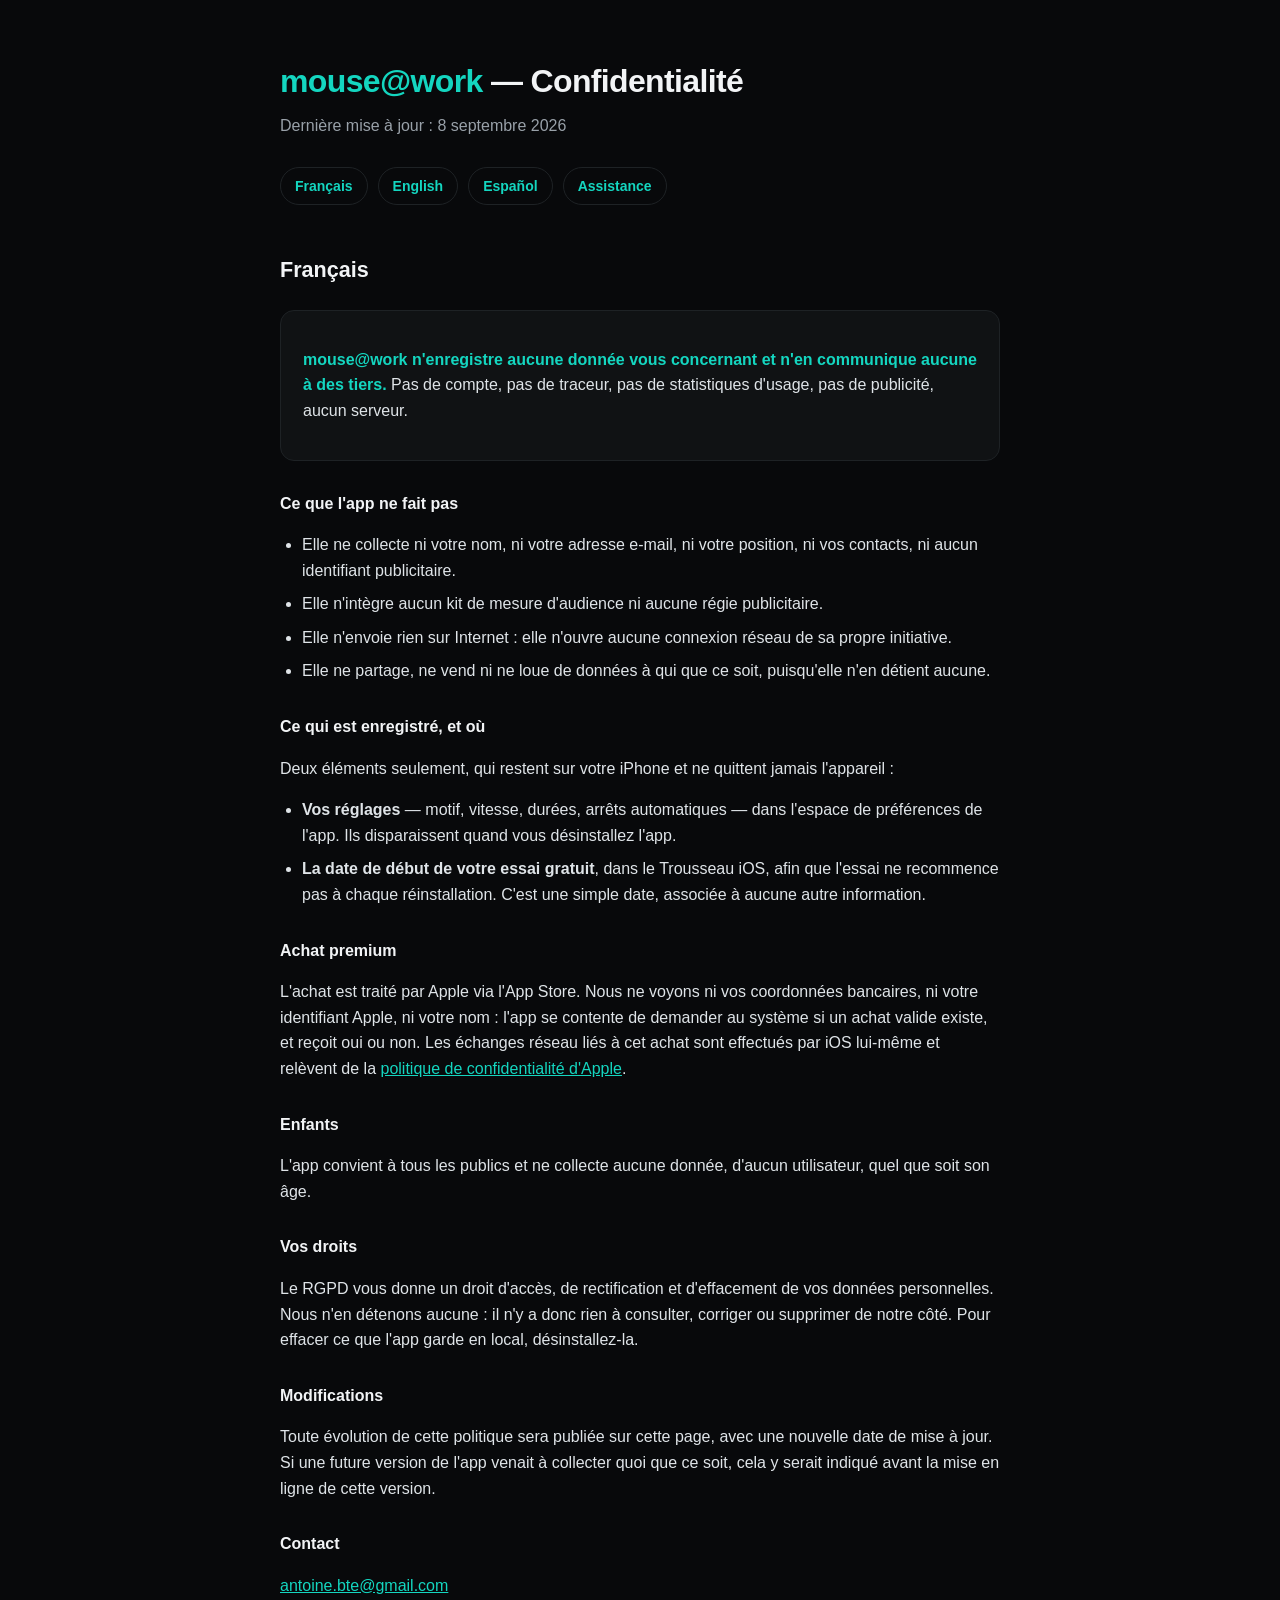
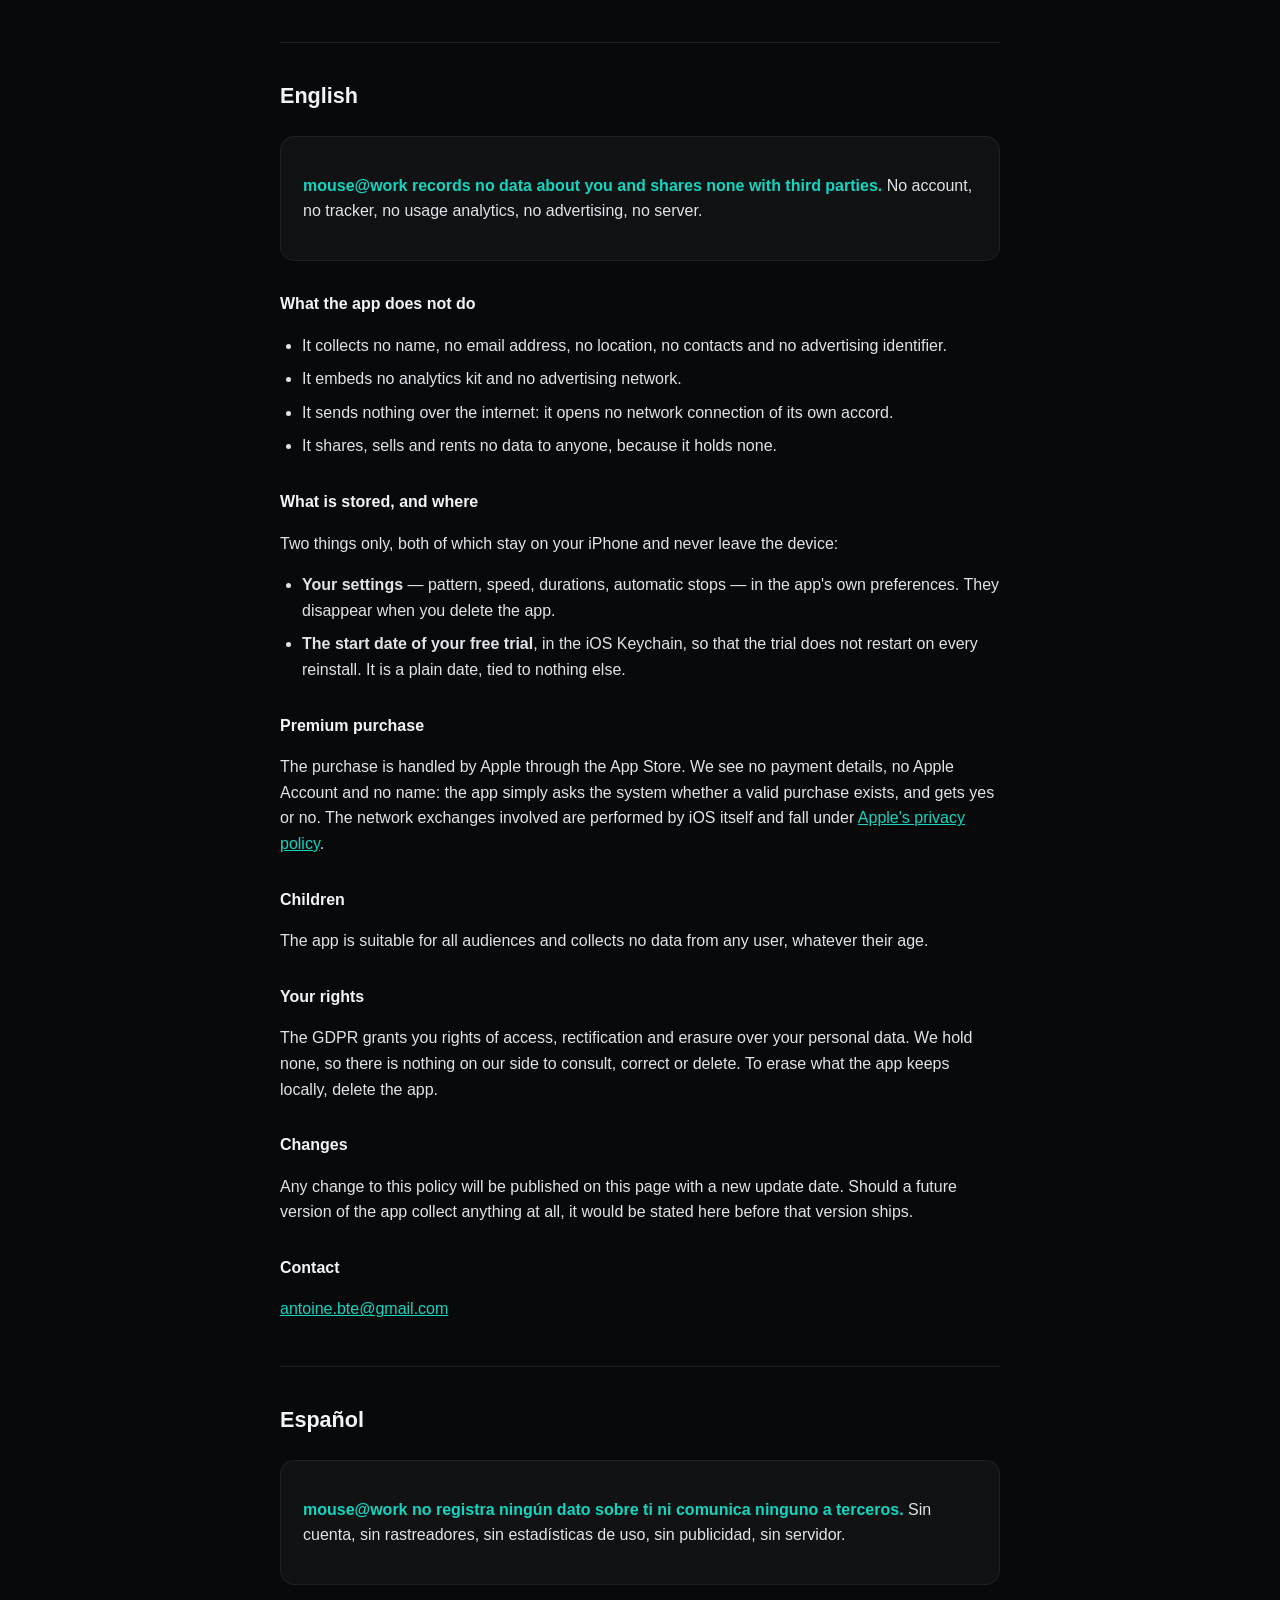
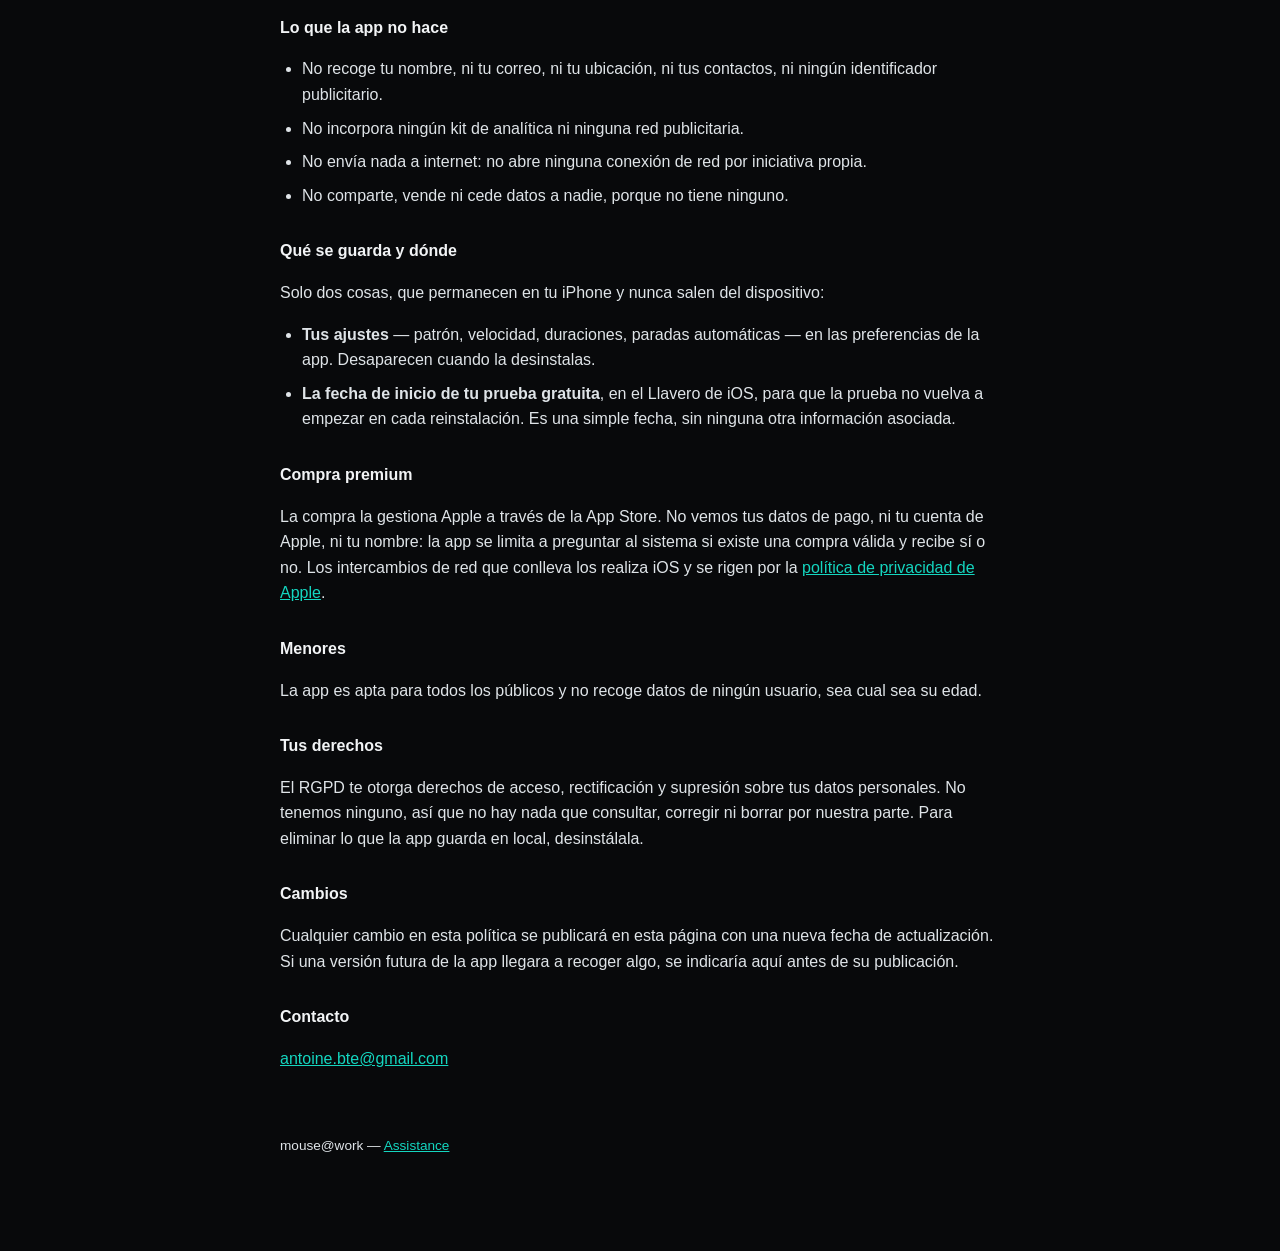
==== privacy.html @ 1b1b9f17 "Pages d'assistance et de confidentialité de mouse@work Dépôt public dédié : les deux URL exigées par" ====
<!DOCTYPE html>
<html lang="fr">
<head>
<meta charset="utf-8">
<meta name="viewport" content="width=device-width, initial-scale=1">
<title>mouse@work — Politique de confidentialité</title>
<link rel="stylesheet" href="style.css">
</head>
<body>
<div class="wrap">

<header>
  <h1><span class="brand">mouse@work</span> — Confidentialité</h1>
  <p class="tagline">Dernière mise à jour : 8 septembre 2026</p>
  <nav>
    <a href="#fr">Français</a>
    <a href="#en">English</a>
    <a href="#es">Español</a>
    <a href="index.html">Assistance</a>
  </nav>
</header>

<section id="fr">
  <h2>Français</h2>

  <div class="card">
    <p><strong>mouse@work n'enregistre aucune donnée vous concernant et n'en communique aucune à
    des tiers.</strong> Pas de compte, pas de traceur, pas de statistiques d'usage, pas de
    publicité, aucun serveur.</p>
  </div>

  <h3>Ce que l'app ne fait pas</h3>
  <ul>
    <li>Elle ne collecte ni votre nom, ni votre adresse e-mail, ni votre position, ni vos contacts,
    ni aucun identifiant publicitaire.</li>
    <li>Elle n'intègre aucun kit de mesure d'audience ni aucune régie publicitaire.</li>
    <li>Elle n'envoie rien sur Internet : elle n'ouvre aucune connexion réseau de sa propre
    initiative.</li>
    <li>Elle ne partage, ne vend ni ne loue de données à qui que ce soit, puisqu'elle n'en détient
    aucune.</li>
  </ul>

  <h3>Ce qui est enregistré, et où</h3>
  <p>Deux éléments seulement, qui restent sur votre iPhone et ne quittent jamais l'appareil :</p>
  <ul>
    <li><strong>Vos réglages</strong> — motif, vitesse, durées, arrêts automatiques — dans l'espace
    de préférences de l'app. Ils disparaissent quand vous désinstallez l'app.</li>
    <li><strong>La date de début de votre essai gratuit</strong>, dans le Trousseau iOS, afin que
    l'essai ne recommence pas à chaque réinstallation. C'est une simple date, associée à aucune
    autre information.</li>
  </ul>

  <h3>Achat premium</h3>
  <p>L'achat est traité par Apple via l'App Store. Nous ne voyons ni vos coordonnées bancaires, ni
  votre identifiant Apple, ni votre nom : l'app se contente de demander au système si un achat
  valide existe, et reçoit oui ou non. Les échanges réseau liés à cet achat sont effectués par iOS
  lui-même et relèvent de la
  <a href="https://www.apple.com/legal/privacy/fr-ww/">politique de confidentialité d'Apple</a>.</p>

  <h3>Enfants</h3>
  <p>L'app convient à tous les publics et ne collecte aucune donnée, d'aucun utilisateur, quel que
  soit son âge.</p>

  <h3>Vos droits</h3>
  <p>Le RGPD vous donne un droit d'accès, de rectification et d'effacement de vos données
  personnelles. Nous n'en détenons aucune : il n'y a donc rien à consulter, corriger ou supprimer
  de notre côté. Pour effacer ce que l'app garde en local, désinstallez-la.</p>

  <h3>Modifications</h3>
  <p>Toute évolution de cette politique sera publiée sur cette page, avec une nouvelle date de mise
  à jour. Si une future version de l'app venait à collecter quoi que ce soit, cela y serait indiqué
  avant la mise en ligne de cette version.</p>

  <h3>Contact</h3>
  <p><a href="mailto:antoine.bte@gmail.com">antoine.bte@gmail.com</a></p>
</section>

<section id="en">
  <h2>English</h2>

  <div class="card">
    <p><strong>mouse@work records no data about you and shares none with third parties.</strong>
    No account, no tracker, no usage analytics, no advertising, no server.</p>
  </div>

  <h3>What the app does not do</h3>
  <ul>
    <li>It collects no name, no email address, no location, no contacts and no advertising
    identifier.</li>
    <li>It embeds no analytics kit and no advertising network.</li>
    <li>It sends nothing over the internet: it opens no network connection of its own accord.</li>
    <li>It shares, sells and rents no data to anyone, because it holds none.</li>
  </ul>

  <h3>What is stored, and where</h3>
  <p>Two things only, both of which stay on your iPhone and never leave the device:</p>
  <ul>
    <li><strong>Your settings</strong> — pattern, speed, durations, automatic stops — in the app's
    own preferences. They disappear when you delete the app.</li>
    <li><strong>The start date of your free trial</strong>, in the iOS Keychain, so that the trial
    does not restart on every reinstall. It is a plain date, tied to nothing else.</li>
  </ul>

  <h3>Premium purchase</h3>
  <p>The purchase is handled by Apple through the App Store. We see no payment details, no Apple
  Account and no name: the app simply asks the system whether a valid purchase exists, and gets
  yes or no. The network exchanges involved are performed by iOS itself and fall under
  <a href="https://www.apple.com/legal/privacy/">Apple's privacy policy</a>.</p>

  <h3>Children</h3>
  <p>The app is suitable for all audiences and collects no data from any user, whatever their
  age.</p>

  <h3>Your rights</h3>
  <p>The GDPR grants you rights of access, rectification and erasure over your personal data. We
  hold none, so there is nothing on our side to consult, correct or delete. To erase what the app
  keeps locally, delete the app.</p>

  <h3>Changes</h3>
  <p>Any change to this policy will be published on this page with a new update date. Should a
  future version of the app collect anything at all, it would be stated here before that version
  ships.</p>

  <h3>Contact</h3>
  <p><a href="mailto:antoine.bte@gmail.com">antoine.bte@gmail.com</a></p>
</section>

<section id="es">
  <h2>Español</h2>

  <div class="card">
    <p><strong>mouse@work no registra ningún dato sobre ti ni comunica ninguno a terceros.</strong>
    Sin cuenta, sin rastreadores, sin estadísticas de uso, sin publicidad, sin servidor.</p>
  </div>

  <h3>Lo que la app no hace</h3>
  <ul>
    <li>No recoge tu nombre, ni tu correo, ni tu ubicación, ni tus contactos, ni ningún
    identificador publicitario.</li>
    <li>No incorpora ningún kit de analítica ni ninguna red publicitaria.</li>
    <li>No envía nada a internet: no abre ninguna conexión de red por iniciativa propia.</li>
    <li>No comparte, vende ni cede datos a nadie, porque no tiene ninguno.</li>
  </ul>

  <h3>Qué se guarda y dónde</h3>
  <p>Solo dos cosas, que permanecen en tu iPhone y nunca salen del dispositivo:</p>
  <ul>
    <li><strong>Tus ajustes</strong> — patrón, velocidad, duraciones, paradas automáticas — en las
    preferencias de la app. Desaparecen cuando la desinstalas.</li>
    <li><strong>La fecha de inicio de tu prueba gratuita</strong>, en el Llavero de iOS, para que la
    prueba no vuelva a empezar en cada reinstalación. Es una simple fecha, sin ninguna otra
    información asociada.</li>
  </ul>

  <h3>Compra premium</h3>
  <p>La compra la gestiona Apple a través de la App Store. No vemos tus datos de pago, ni tu cuenta
  de Apple, ni tu nombre: la app se limita a preguntar al sistema si existe una compra válida y
  recibe sí o no. Los intercambios de red que conlleva los realiza iOS y se rigen por la
  <a href="https://www.apple.com/legal/privacy/es/">política de privacidad de Apple</a>.</p>

  <h3>Menores</h3>
  <p>La app es apta para todos los públicos y no recoge datos de ningún usuario, sea cual sea su
  edad.</p>

  <h3>Tus derechos</h3>
  <p>El RGPD te otorga derechos de acceso, rectificación y supresión sobre tus datos personales. No
  tenemos ninguno, así que no hay nada que consultar, corregir ni borrar por nuestra parte. Para
  eliminar lo que la app guarda en local, desinstálala.</p>

  <h3>Cambios</h3>
  <p>Cualquier cambio en esta política se publicará en esta página con una nueva fecha de
  actualización. Si una versión futura de la app llegara a recoger algo, se indicaría aquí antes de
  su publicación.</p>

  <h3>Contacto</h3>
  <p><a href="mailto:antoine.bte@gmail.com">antoine.bte@gmail.com</a></p>
</section>

<footer>
  <p>mouse@work — <a href="index.html">Assistance</a></p>
</footer>

</div>
</body>
</html>
---- style.css ----
/* Feuille commune aux pages d'assistance et de confidentialité. Reprend la palette de l'app :
   fond quasi noir, accent turquoise, typographie système. */
:root {
  --bg: #08090b;
  --surface: #101214;
  --line: #1e2225;
  --text: #f2f4f6;
  --muted: #99a1a9;
  --accent: #14d6c0;
}
* { box-sizing: border-box; }
body {
  margin: 0;
  padding: 0 20px 80px;
  background: var(--bg);
  color: var(--text);
  font: 16px/1.6 -apple-system, BlinkMacSystemFont, "Segoe UI", Roboto, Helvetica, Arial, sans-serif;
}
.wrap { max-width: 720px; margin: 0 auto; }
header { padding: 56px 0 8px; }
h1 { font-size: 2rem; margin: 0 0 6px; letter-spacing: -0.02em; }
h1 .brand { color: var(--accent); }
.tagline { color: var(--muted); margin: 0 0 28px; }
nav { display: flex; gap: 10px; flex-wrap: wrap; margin-bottom: 40px; }
nav a {
  color: var(--accent); text-decoration: none; font-size: .875rem; font-weight: 600;
  border: 1px solid var(--line); border-radius: 999px; padding: 7px 14px;
}
nav a:hover { border-color: var(--accent); }
section { border-top: 1px solid var(--line); padding-top: 36px; margin-top: 44px; }
section:first-of-type { border-top: 0; margin-top: 0; padding-top: 0; }
h2 { font-size: 1.35rem; margin: 0 0 20px; }
h3 { font-size: 1rem; margin: 30px 0 8px; }
p, li { color: #dfe4e8; }
.muted { color: var(--muted); font-size: .9rem; }
ol, ul { padding-left: 22px; }
li { margin-bottom: 8px; }
.card {
  background: var(--surface); border: 1px solid var(--line); border-radius: 14px;
  padding: 20px 22px; margin: 22px 0;
}
.card strong { color: var(--accent); }
a { color: var(--accent); }
footer { margin-top: 64px; color: var(--muted); font-size: .85rem; }
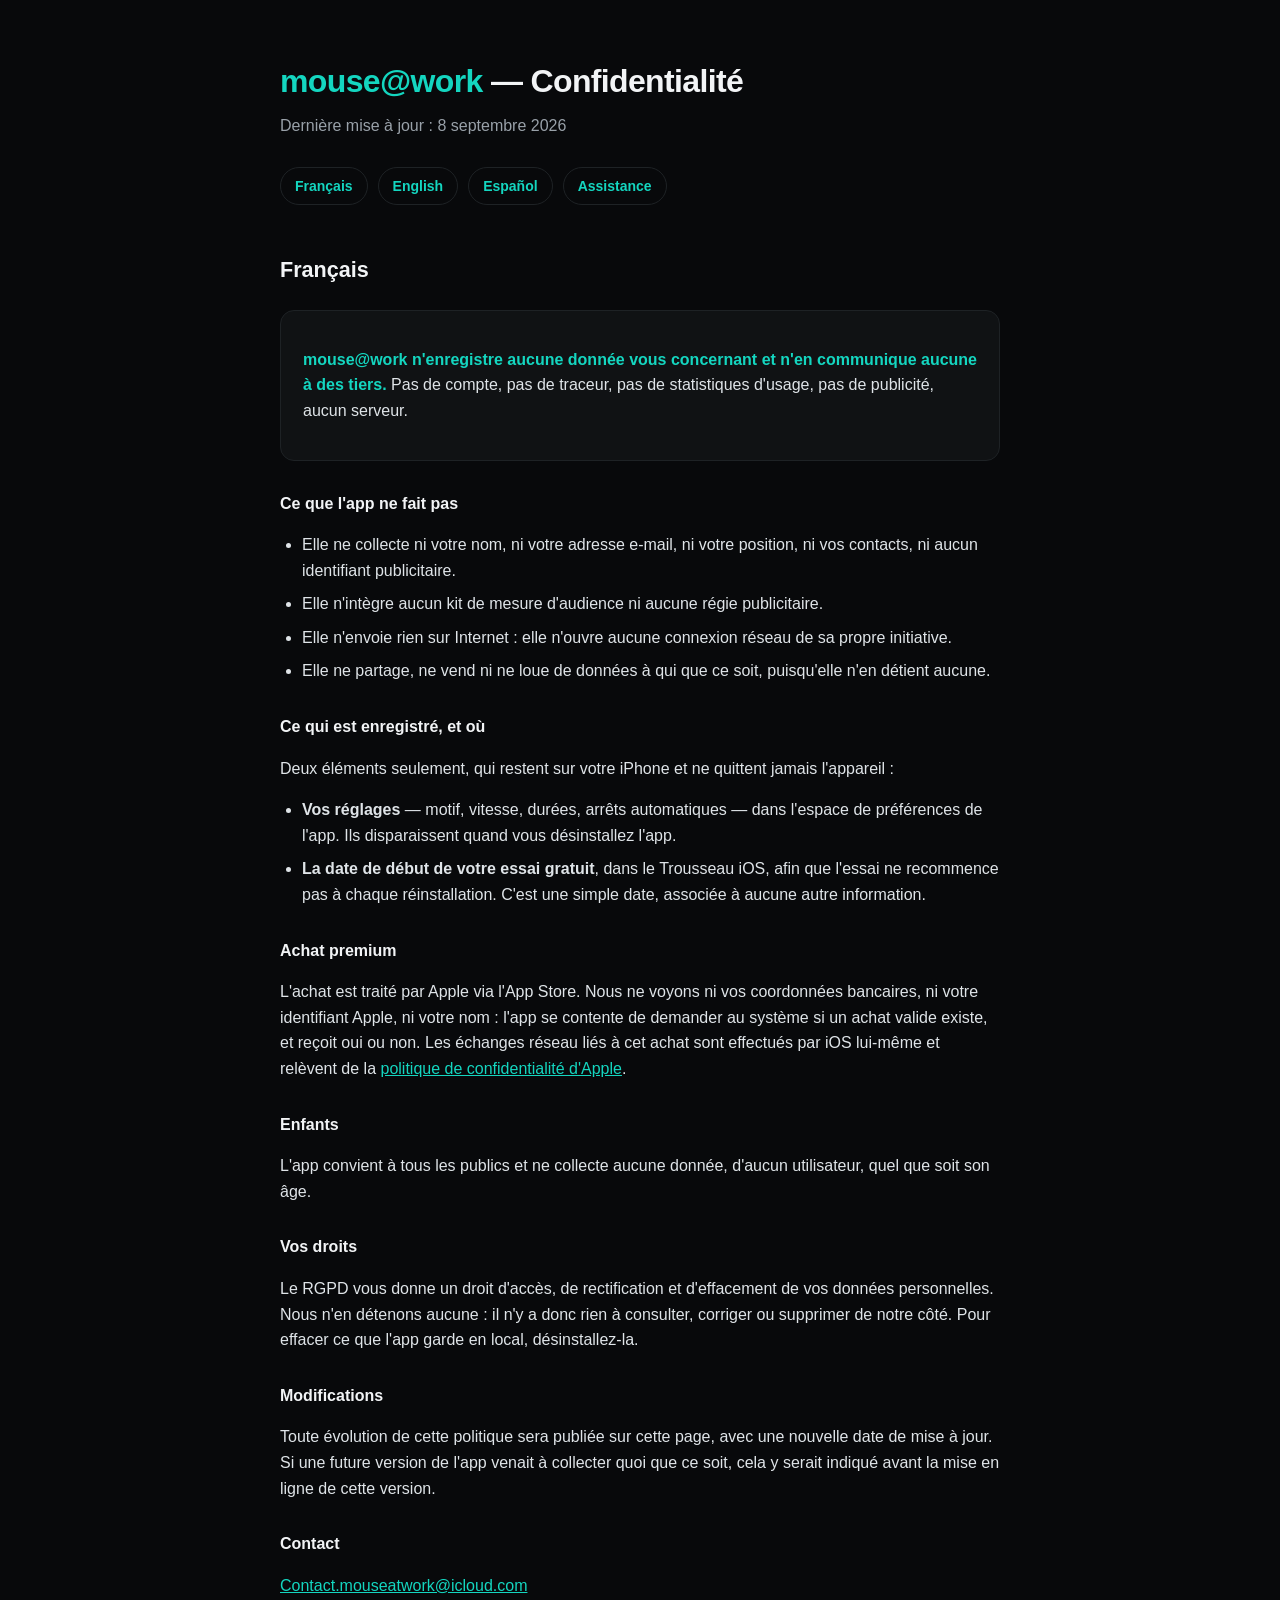
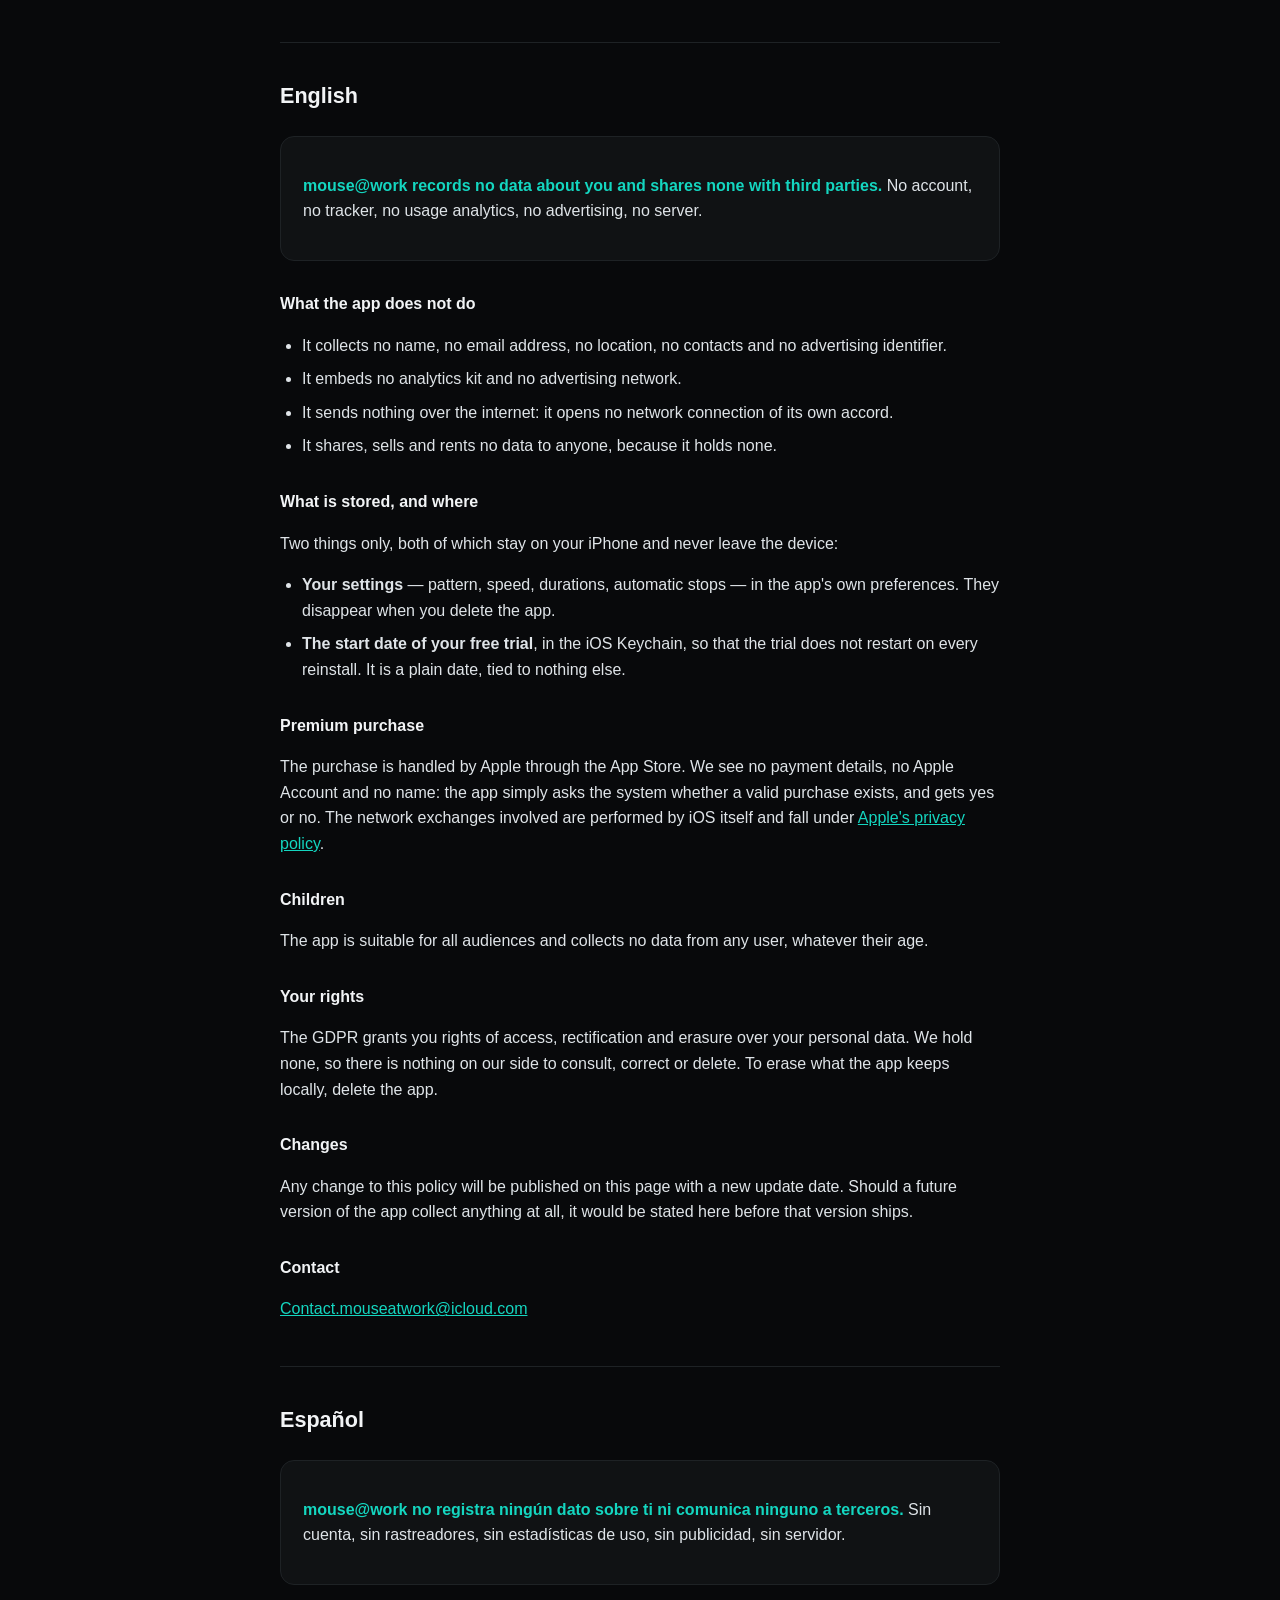
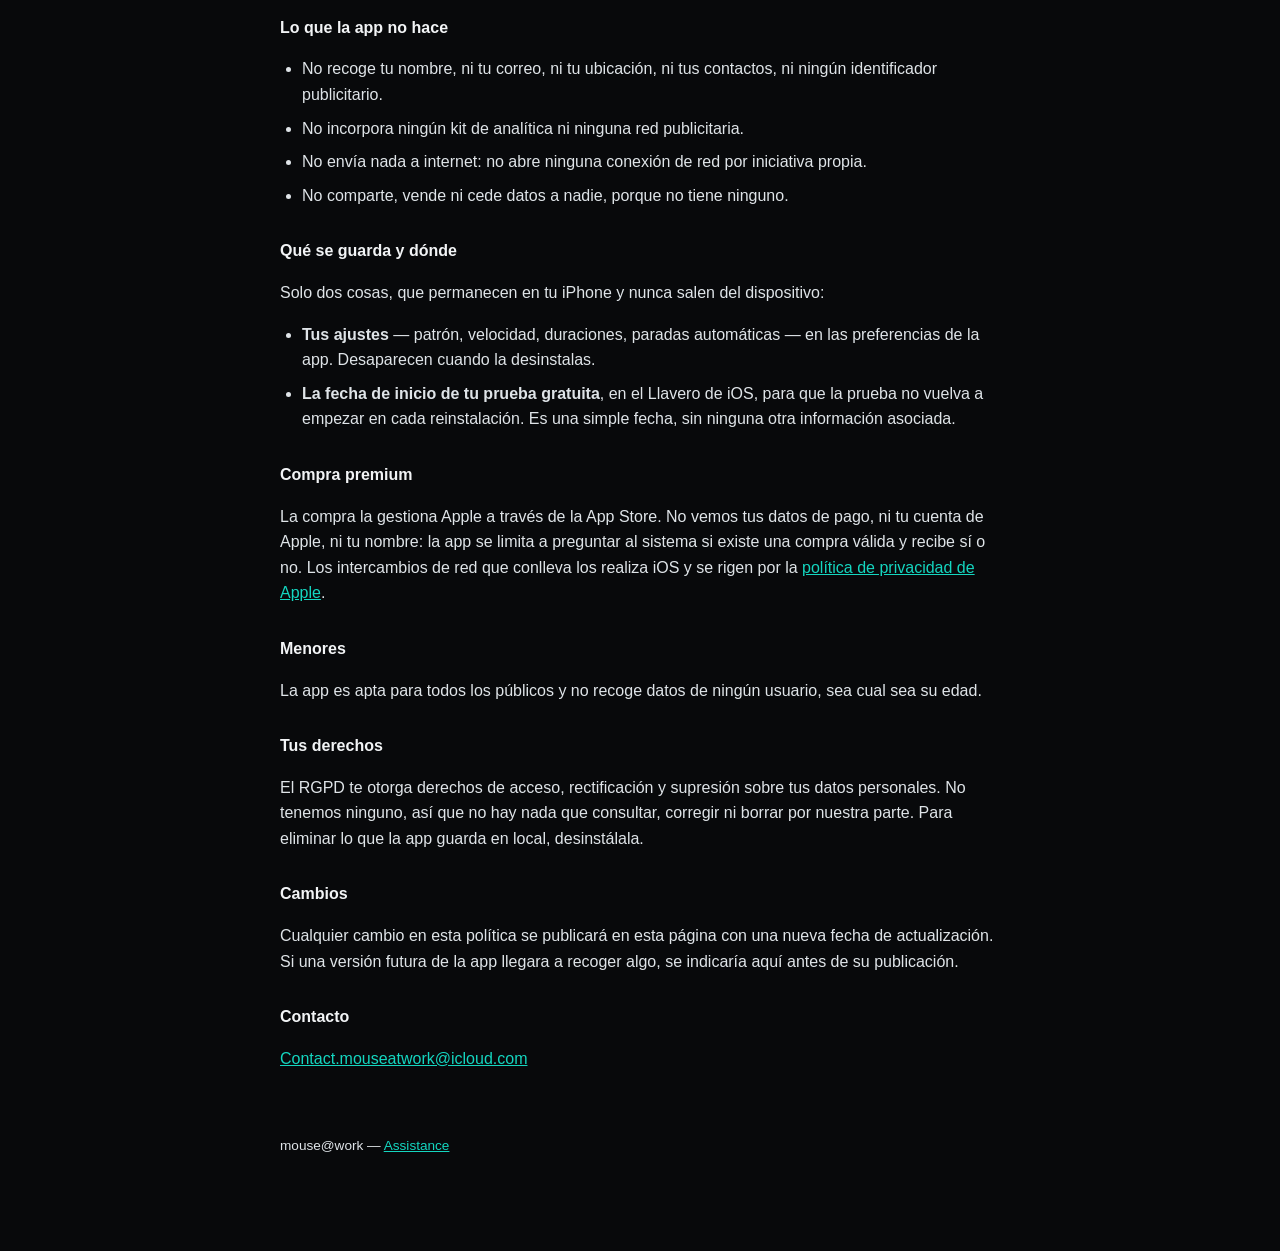
==== commit fd16f43d: "Adresse d'assistance dédiée Les pages publiaient antoine.bte@gmail.com, l'adresse personnelle : une " ====
--- a/privacy.html
+++ b/privacy.html
@@ -72,7 +72,7 @@
   avant la mise en ligne de cette version.</p>
 
   <h3>Contact</h3>
-  <p><a href="mailto:antoine.bte@gmail.com">antoine.bte@gmail.com</a></p>
+  <p><a href="mailto:Contact.mouseatwork@icloud.com">Contact.mouseatwork@icloud.com</a></p>
 </section>
 
 <section id="en">
@@ -122,7 +122,7 @@
   ships.</p>
 
   <h3>Contact</h3>
-  <p><a href="mailto:antoine.bte@gmail.com">antoine.bte@gmail.com</a></p>
+  <p><a href="mailto:Contact.mouseatwork@icloud.com">Contact.mouseatwork@icloud.com</a></p>
 </section>
 
 <section id="es">
@@ -173,7 +173,7 @@
   su publicación.</p>
 
   <h3>Contacto</h3>
-  <p><a href="mailto:antoine.bte@gmail.com">antoine.bte@gmail.com</a></p>
+  <p><a href="mailto:Contact.mouseatwork@icloud.com">Contact.mouseatwork@icloud.com</a></p>
 </section>
 
 <footer>
